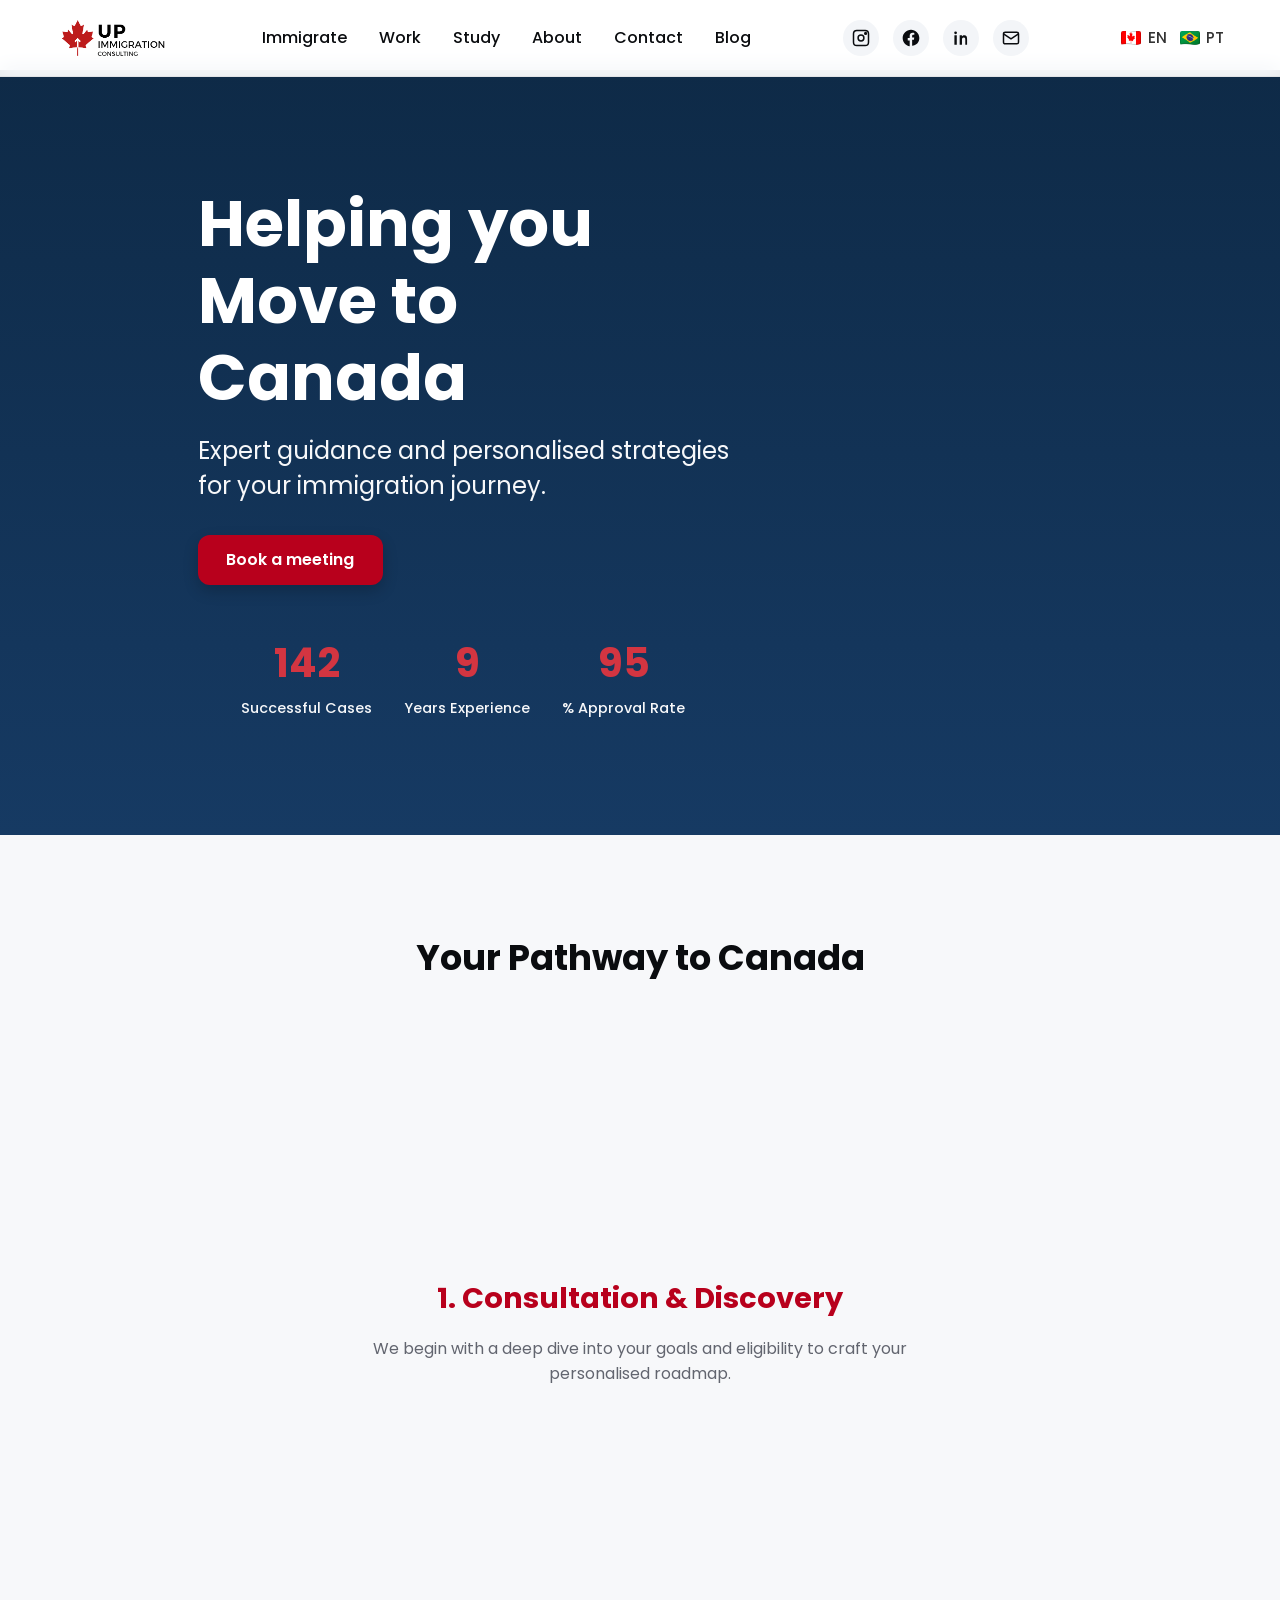
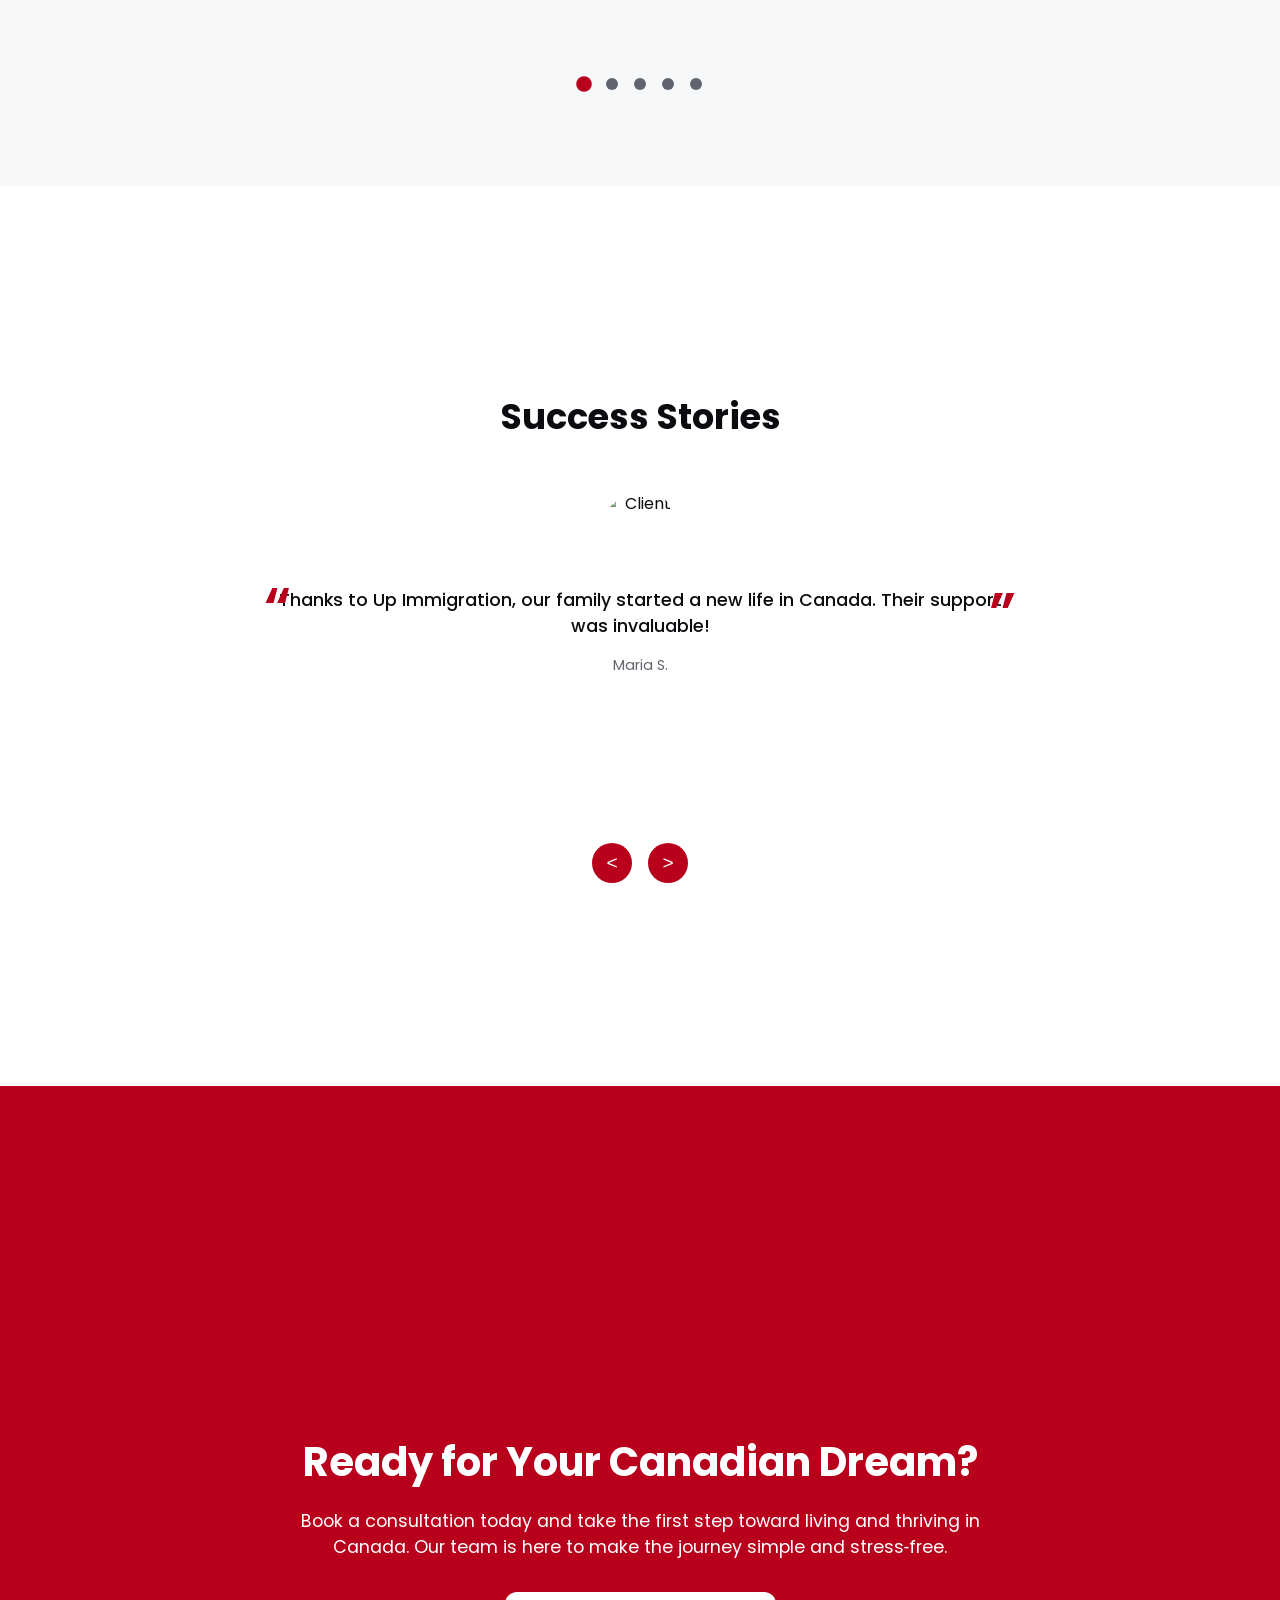
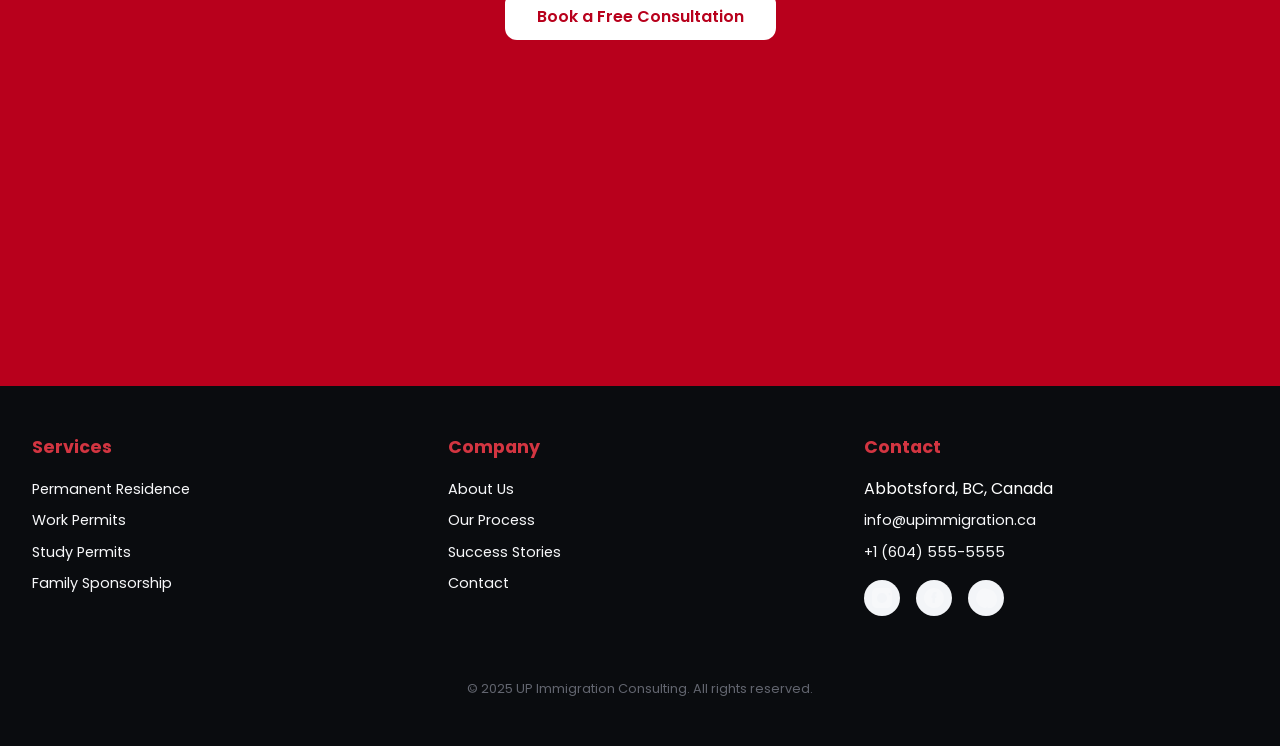
==== Home-new - Copy.html @ 19e60b05 "first commit" ====
<!DOCTYPE html>
<html lang="en">
	<head>
		<meta charset="UTF-8" />
		<meta name="viewport" content="width=device-width, initial-scale=1.0" />
		<link rel="stylesheet" href="style2.css" />
		<title>Up Immigration – Your New Life in Canada Starts Here</title>
		<!-- Use limited weights for performance -->
		<link
			href="https://fonts.googleapis.com/css2?family=Poppins:wght@400;600;700&display=swap"
			rel="stylesheet" />
	</head>
	<body>
		<header>
			<div class="nav-container">
				<!-- LEFT: logo (keep your SVG or swap to <img>) -->
				<a class="logo" href="/">
					<img
						src="Up_Immigration_Consulting_LOGO-removebg-preview+(1).webp"
						alt="UP Immigration Consulting"
						width="190"
						height="auto" />
				</a>

				<!-- CENTER: main menu -->
				<nav class="main-nav" aria-label="Primary">
					<ul>
						<li><a href="/immigrate">Immigrate</a></li>
						<li><a href="/work">Work</a></li>
						<li><a href="/study">Study</a></li>
						<li><a href="/about">About</a></li>
						<li><a href="/contact">Contact</a></li>
						<li><a href="/blog">Blog</a></li>
					</ul>
				</nav>

				<div class="social">
					<a
						href="https://www.instagram.com/upimmigration/"
						aria-label="Instagram">
						<!-- IG outline -->
						<svg
							viewBox="0 0 24 24"
							width="18"
							height="18"
							fill="none"
							stroke="currentColor"
							stroke-width="1.8">
							<rect x="3" y="3" width="18" height="18" rx="4"></rect>
							<circle cx="12" cy="12" r="3.5"></circle>
							<circle cx="17.5" cy="6.5" r="1"></circle>
						</svg>
					</a>
					<a href="https://facebook.com/upimmigration" aria-label="Facebook">
						<svg viewBox="0 0 24 24" width="18" height="18" fill="currentColor">
							<path
								d="M22 12.06C22 6.5 17.52 2 12 2S2 6.5 2 12.06c0 5 3.66 9.14 8.44 9.94v-7.03H8.08v-2.9h2.36V9.41c0-2.33 1.38-3.62 3.52-3.62.99 0 2.02.18 2.02.18v2.23h-1.14c-1.12 0-1.47.7-1.47 1.42v1.7h2.51l-.4 2.9h-2.11v7.03C18.34 21.2 22 17.06 22 12.06z" />
						</svg>
					</a>
					<a
						href="https://www.linkedin.com/company/up-immigration-consulting"
						aria-label="LinkedIn">
						<svg viewBox="0 0 24 24" width="18" height="18" fill="currentColor">
							<path
								d="M6.94 8.73H4.09V20h2.85V8.73zM5.5 7.42a1.65 1.65 0 1 0 0-3.3 1.65 1.65 0 0 0 0 3.3zM20 20h-2.84v-5.59c0-1.33-.02-3.02-1.84-3.02-1.84 0-2.16 1.46-2.16 2.96V20H10.4V8.73h2.73v1.54h.04c.38-.73 1.31-1.5 2.7-1.5 2.89 0 3.42 1.9 3.42 4.37V20z" />
						</svg>
					</a>
					<a href="mailto:info@upimmigration.ca" aria-label="Email">
						<svg
							viewBox="0 0 24 24"
							width="18"
							height="18"
							fill="none"
							stroke="currentColor"
							stroke-width="1.8">
							<rect x="3" y="5" width="18" height="14" rx="2"></rect>
							<path d="M3 7l9 6 9-6"></path>
						</svg>
					</a>
				</div>
				<div class="lang-switcher">
					<a href="/en/">
						<img src="ca-flag.png" alt="English" class="flag" /> EN
					</a>
					<a href="/pt/">
						<img src="br-flag.png" alt="Português" class="flag" /> PT
					</a>
				</div>
			</div>
		</header>

		<main>
			<!-- Hero Test -->
			<section id="hero">
				<div class="background"></div>
				<div class="hero-content">
					<div class="left">
						<h1>
							Helping you<br />
							<span id="typed-word">Achieve your goals </span><br />
							Canada
						</h1>
						<p class="lead">
							Expert guidance and personalised strategies for your immigration
							journey.
						</p>
						<a
							class="cta-btn"
							href="https://app.acuityscheduling.com/schedule.php?owner=21824899"
							>Book a meeting</a
						>
						<div class="badges">
							<div class="badge">
								<span class="count" data-target="150">0</span>
								<p>Successful Cases</p>
							</div>
							<div class="badge">
								<span class="count" data-target="10">0</span>
								<p>Years Experience</p>
							</div>
							<div class="badge">
								<span class="count" data-target="100">0</span>
								<p>% Approval Rate</p>
							</div>
						</div>
					</div>
					<div class="right">
						<img
							class="hero-image"
							src="C:\Users\Caio Acer\Downloads\Untitled design.png"
							alt="" />
					</div>
				</div>
			</section>

			<!-- Process Section -->
			<section id="process">
				<h2>Your Pathway to Canada</h2>
				<div class="process-wrapper" id="process-wrapper">
					<div class="process-step" data-index="0">
						<h3>1. Consultation & Discovery</h3>
						<p>
							We begin with a deep dive into your goals and eligibility to craft
							your personalised roadmap.
						</p>
					</div>
					<div class="process-step" data-index="1">
						<h3>2. Strategy & Documents</h3>
						<p>
							We outline the best pathway and prepare a complete document
							checklist tailored to your case.
						</p>
					</div>
					<div class="process-step" data-index="2">
						<h3>3. Application Filing</h3>
						<p>
							Our team prepares, reviews and submits your application, ensuring
							accuracy and completeness.
						</p>
					</div>
					<div class="process-step" data-index="3">
						<h3>4. Monitoring & Updates</h3>
						<p>
							We monitor your application status, liaise with authorities and
							keep you informed.
						</p>
					</div>
					<div class="process-step" data-index="4">
						<h3>5. Welcome to Canada</h3>
						<p>
							After approval, we assist with landing services and next steps for
							settling in Canada.
						</p>
					</div>
				</div>
				<div class="process-indicator" id="process-indicator">
					<span></span>
					<span></span>
					<span></span>
					<span></span>
					<span></span>
				</div>
			</section>
			<!-- Testimonials Section -->
			<section id="testimonials">
				<h2>Success Stories</h2>
				<div class="testimonial-slider">
					<div class="testimonial-track" id="testimonial-track">
						<div class="testimonial">
							<img
								src="https://images.unsplash.com/photo-1529626455594-4ff0802cfb7e?auto=format&fit=crop&w=500&q=60"
								alt="Client" />
							<blockquote>
								Thanks to Up Immigration, our family started a new life in
								Canada. Their support was invaluable!
							</blockquote>
							<cite>Maria S.</cite>
						</div>
						<div class="testimonial">
							<img
								src="https://images.unsplash.com/photo-1494790108377-be9c29b29330?auto=format&fit=crop&w=500&q=60"
								alt="Client" />
							<blockquote>
								Professional, caring and truly committed. They guided me through
								every step of the process.
							</blockquote>
							<cite>Anand R.</cite>
						</div>
						<div class="testimonial">
							<img
								src="https://images.unsplash.com/photo-1535713875002-d1d0cf377fde?auto=format&fit=crop&w=500&q=60"
								alt="Client" />
							<blockquote>
								I couldn’t have done it without them. Now I’m thriving in Canada
								thanks to their expertise.
							</blockquote>
							<cite>Sarah L.</cite>
						</div>
					</div>
				</div>
				<div class="testimonial-controls">
					<button id="prevTest">&lt;</button>
					<button id="nextTest">&gt;</button>
				</div>
			</section>
			<!-- Call to Action Section -->
			<section id="cta">
				<h2>Ready for Your Canadian Dream?</h2>
				<p>
					Book a consultation today and take the first step toward living and
					thriving in Canada. Our team is here to make the journey simple and
					stress‑free.
				</p>
				<a
					class="btn-dark"
					href="https://app.acuityscheduling.com/schedule.php?owner=21824899"
					>Book a Free Consultation</a
				>
			</section>
		</main>
		<footer>
			<div class="footer-column">
				<h4>Services</h4>
				<ul>
					<li><a href="#services">Permanent Residence</a></li>
					<li><a href="#services">Work Permits</a></li>
					<li><a href="#services">Study Permits</a></li>
					<li><a href="#services">Family Sponsorship</a></li>
				</ul>
			</div>
			<div class="footer-column">
				<h4>Company</h4>
				<ul>
					<li><a href="#why">About Us</a></li>
					<li><a href="#process">Our Process</a></li>
					<li><a href="#testimonials">Success Stories</a></li>
					<li><a href="#cta">Contact</a></li>
				</ul>
			</div>
			<div class="footer-column">
				<h4>Contact</h4>
				<ul>
					<li>Abbotsford, BC, Canada</li>
					<li>
						<a href="mailto:info@upimmigration.ca">info@upimmigration.ca</a>
					</li>
					<li><a href="tel:+16045555555">+1 (604) 555-5555</a></li>
				</ul>
				<div class="social">
					<a href="https://www.instagram.com/up_immigration"
						><svg viewBox="0 0 24 24">
							<path
								d="M7.5 2H16.5C20.09 2 22 3.91 22 7.5V16.5C22 20.09 20.09 22 16.5 22H7.5C3.91 22 2 20.09 2 16.5V7.5C2 3.91 3.91 2 7.5 2M12 7C9.24 7 7 9.24 7 12S9.24 17 12 17 17 14.76 17 12 14.76 7 12 7M19.54 7C18.95 7 18.46 7.5 18.46 8.08C18.46 8.67 18.95 9.17 19.54 9.17C20.13 9.17 20.62 8.67 20.62 8.08C20.62 7.5 20.13 7 19.54 7Z" /></svg
					></a>
					<a href="https://www.facebook.com/upimmigration"
						><svg viewBox="0 0 24 24">
							<path
								d="M12 2.04C6.5 2.04 2.04 6.5 2.04 12S6.5 21.96 12 21.96 21.96 17.5 21.96 12 17.5 2.04 12 2.04M14.5 12H13.06V17H10.5V12H9.5V9.5H10.5V8.5C10.5 7.12 11.16 5.93 12.82 5.93H14.5V8.43H13.74C13.42 8.43 13.06 8.5 13.06 9.11V9.5H14.5L14.25 12Z" /></svg
					></a>
					<a href="https://wa.me/16045555555"
						><svg viewBox="0 0 24 24">
							<path
								d="M12 2A10 10 0 002 12C2 17.5 6.5 22 12 22C12 22 13.53 20.29 13.68 20.12C13.83 19.95 13.9 19.7 13.83 19.5L12.65 16.15C12.58 15.96 12.53 15.73 12.62 15.54C12.97 14.78 13.19 13.98 13.19 13.19C13.19 11.24 11.75 9.5 9.8 9.5C7.85 9.5 6.41 11.24 6.41 13.19C6.41 14.36 6.97 15.41 7.86 16.09C8 16.19 8.11 16.36 8.11 16.55V16.62L7.56 18.04C7.46 18.29 7.42 18.56 7.5 18.81C7.58 19.05 7.75 19.27 7.98 19.41C8.87 19.99 9.92 20.29 10.99 20.29C11.53 20.29 12.07 20.19 12.58 19.99C12.75 19.92 12.93 19.93 13.09 20.02L14.26 20.71C14.47 20.84 14.75 20.83 14.97 20.68C15.73 20.15 16.37 19.46 16.88 18.67C17.4 17.88 17.76 17 17.95 16.09C17.99 15.88 17.91 15.67 17.76 15.53C17.62 15.39 17.41 15.33 17.21 15.33C16.92 15.33 16.69 15.5 16.63 15.77C16.43 16.62 16.06 17.42 15.55 18.15C15.05 18.88 14.44 19.45 13.76 19.86C13.48 20.01 13.27 20.28 13.21 20.59C13.14 20.9 13.23 21.22 13.45 21.46C13.67 21.7 14.01 21.86 14.4 21.92C18.76 22.61 22.6 18.77 22.97 14.4C23.55 8.56 19.44 3.5 13.6 2.91C13.11 2.87 12.62 2.83 12.12 2.83A10 10 0 0012 2Z" /></svg
					></a>
				</div>
			</div>
			<div class="copyright">
				&copy; 2025 UP Immigration Consulting. All rights reserved.
			</div>
		</footer>
		<script>
			// Typed effect for dynamic word
			const words = ["Dreaming", "Waiting", "Worrying"];
			let wordIndex = 0;
			const dynamicSpan = document.getElementById("dynamic-word");
			function cycleWords() {
				wordIndex = (wordIndex + 1) % words.length;
				dynamicSpan.textContent = words[wordIndex];
			}
			setInterval(cycleWords, 3000);
			// Animated counters
			const counters = document.querySelectorAll(".count");
			const counterObserver = new IntersectionObserver(
				(entries) => {
					entries.forEach((entry) => {
						if (entry.isIntersecting) {
							const counter = entry.target;
							const target = +counter.dataset.target;
							let current = 0;
							const increment = target / 100;
							const update = () => {
								current += increment;
								if (current < target) {
									counter.textContent = Math.floor(current);
									requestAnimationFrame(update);
								} else {
									counter.textContent = target;
								}
							};
							update();
							counterObserver.unobserve(counter);
						}
					});
				},
				{ threshold: 0.2 }
			);
			counters.forEach((counter) => counterObserver.observe(counter));
			// Process indicator highlight
			const processWrapper = document.getElementById("process-wrapper");
			const processIndicator = document.getElementById("process-indicator");
			const indicatorDots = processIndicator.querySelectorAll("span");
			function updateIndicator() {
				const scrollLeft = processWrapper.scrollLeft;
				const width = processWrapper.clientWidth;
				let currentIndex = Math.round(scrollLeft / width);
				indicatorDots.forEach((dot, idx) => {
					if (idx === currentIndex) {
						dot.classList.add("active");
					} else {
						dot.classList.remove("active");
					}
				});
			}
			processWrapper.addEventListener("scroll", updateIndicator);
			updateIndicator();
			// Testimonial slider controls
			const track = document.getElementById("testimonial-track");
			const prevBtn = document.getElementById("prevTest");
			const nextBtn = document.getElementById("nextTest");
			let testIndex = 0;
			function showTestimonial(index) {
				const slides = track.children.length;
				if (index < 0) index = slides - 1;
				if (index >= slides) index = 0;
				track.style.transform = "translateX(-" + index * 100 + "%)";
				testIndex = index;
			}
			prevBtn.addEventListener("click", () => showTestimonial(testIndex - 1));
			nextBtn.addEventListener("click", () => showTestimonial(testIndex + 1));
			// Auto slide every 8 seconds
			setInterval(() => {
				showTestimonial(testIndex + 1);
			}, 8000);

			const btn = document.querySelector(".nav-toggle");
			if (btn) {
				btn.addEventListener("click", () => {
					const open = document.body.classList.toggle("menu-open");
					btn.setAttribute("aria-expanded", open);
				});
			}
			// Fecha ao clicar em qualquer link do menu
			document.querySelectorAll(".main-nav a").forEach((a) =>
				a.addEventListener("click", () => {
					document.body.classList.remove("menu-open");
					if (btn) btn.setAttribute("aria-expanded", "false");
				})
			);
			// Typewriter effect for hero headline
			const typedSpan = document.getElementById("typed-word");
			if (typedSpan) {
				const words = [
					"Move to",
					"Visit",
					"Study in",
					"Stay in",
					"Work in",
					"Immigrate to",
				];
				let wordIndex = 0;
				let letterIndex = 0;
				let typing = true;
				function typeLoop() {
					const currentWord = words[wordIndex];
					if (typing) {
						if (letterIndex <= currentWord.length) {
							typedSpan.textContent = currentWord.substring(0, letterIndex);
							letterIndex++;
							setTimeout(typeLoop, 120);
						} else {
							typing = false;
							setTimeout(typeLoop, 1600);
						}
					} else {
						if (letterIndex >= 0) {
							typedSpan.textContent = currentWord.substring(0, letterIndex);
							letterIndex--;
							setTimeout(typeLoop, 60);
						} else {
							typing = true;
							wordIndex = (wordIndex + 1) % words.length;
							setTimeout(typeLoop, 200);
						}
					}
				}
				typeLoop();
			}
		</script>
	</body>
</html>
---- style2.css ----
:root {
	--brand: #b8001c;
	--brand-light: #d33541;
	--dark: #0a0c0f;
	--light: #ffffff;
	--gray: #f7f8fa;
	--muted: #62656f;
	--radius: 12px;
}
*,
*::before,
*::after {
	box-sizing: border-box;
	margin: 0;
	padding: 0;
}
body {
	font-family: "Poppins", sans-serif;
	color: var(--dark);
	background-color: var(--light);
	overflow-x: hidden;
	scroll-behavior: smooth;
}
a {
	color: inherit;
	text-decoration: none;
}
header {
	position: fixed;
	top: 0;
	left: 0;
	width: 100%;
	z-index: 99;
	background: rgba(255, 255, 255, 0.9);
	backdrop-filter: saturate(180%) blur(10px);
	border-bottom: 1px solid rgba(0, 0, 0, 0.05);
}
.nav-container {
	max-width: 95%;
	margin: 0 auto;
	display: flex;
	justify-content: space-between;
	align-items: center;
	padding: 0.8rem 1.5rem; /* mais espaçamento lateral */
}

.logo img {
	max-height: 50px; /* controla tamanho do logo */
	width: auto;
	display: block;
}

nav ul {
	list-style: none;
	display: flex;
	gap: 2rem; /* mais espaçamento entre itens */
	align-items: center;
	margin: 0;
	padding: 0;
}

nav li {
	font-size: 1rem;
	font-weight: 500;
	line-height: 1; /* garante alinhamento */
}

nav li a {
	text-decoration: none;
	color: inherit;
	padding: 0.25rem 0; /* cria baseline consistente */
	transition: color 0.2s ease;
}

nav li a:hover {
	color: var(--brand);
}

nav li.cta a {
	padding: 0.6rem 1.2rem;
	background: var(--brand);
	color: var(--light);
	border-radius: var(--radius);
	font-weight: 600;
	box-shadow: 0 4px 10px rgba(0, 0, 0, 0.1);
	transition: transform 0.2s, box-shadow 0.2s;
}

nav li.cta a:hover {
	transform: translateY(-2px);
	box-shadow: 0 6px 14px rgba(0, 0, 0, 0.2);
	background: var(--brand-light);
}

main {
	margin-top: 70px; /* offset for fixed header */
	scroll-snap-type: y mandatory;
}
section {
	min-height: 100vh;
	width: 100%;
	scroll-snap-align: start;
	display: flex;
	flex-direction: column;
	justify-content: center;
	align-items: center;
	padding: 4rem 1rem;
}
/* Hero Section */
#hero {
	position: relative;
	overflow: hidden;
	color: var(--light);
	/* background: linear-gradient(to bottom right, var(--brand), #45040c); Red */
	background: linear-gradient(180deg, #0e2a47 0%, #163a63 100%);
}
#hero .background {
	position: absolute;
	top: 0;
	left: 0;
	width: 100%;
	height: 100%;
	background-image: url("https://images.unsplash.com/photo-1519681393784-d120267933ba?auto=format&fit=crop&w=1950&q=80");
	background-size: cover;
	background-position: center;
	filter: brightness(0.4);
	animation: zoom 40s ease-in-out infinite alternate;
	z-index: -2;
}
@keyframes zoom {
	0% {
		transform: scale(1);
	}
	100% {
		transform: scale(1.2);
	}
}

@keyframes float {
	0% {
		transform: translateY(0) translateX(0) rotate(0deg);
	}
	50% {
		transform: translateY(-50vh) translateX(20vw) rotate(180deg);
	}
	100% {
		transform: translateY(0) translateX(0) rotate(360deg);
	}
}
#hero {
	position: relative;
	color: var(--light);
	display: flex;
	align-items: center;
	justify-content: center;
	min-height: 85vh;
	padding: 0 100px;
}
#hero .hero-left {
	width: 63%;
	background: linear-gradient(to bottom right, var(--brand), #45040c);
	background: pink;
	padding: 4rem 2rem;
	display: flex;
	flex-direction: column;
	justify-content: center;
}

#hero .hero-right {
	width: 40%;
	background-image: url("https://images.unsplash.com/photo-1519681393784-d120267933ba?auto=format&fit=crop&w=1950&q=80");
	background-size: cover;
	background-position: center;
}

#hero h1 {
	font-size: clamp(2.5rem, 6vw, 4rem);
	font-weight: 700;
	margin-bottom: 1rem;
	line-height: 1.2;
}

#hero h1 span.dynamic-word {
	color: var(--brand-light);
}

#hero p.lead {
	font-size: clamp(1rem, 2.5vw, 1.5rem);
	margin-bottom: 2rem;
	color: var(--gray);
}

#hero .cta-btn {
	display: inline-block;
	padding: 0.8rem 1.8rem;
	font-size: 1rem;
	font-weight: 600;
	background: var(--brand);
	color: var(--light);
	border-radius: var(--radius);
	box-shadow: 0 6px 15px rgba(0, 0, 0, 0.2);
	transition: transform 0.2s, box-shadow 0.2s;
}

#hero .cta-btn:hover {
	transform: translateY(-3px);
	box-shadow: 0 8px 18px rgba(0, 0, 0, 0.3);
	background: var(--brand-light);
}

#hero .badges {
	display: flex;
	gap: 2rem;
	margin-top: 3rem;
}

.badge {
	text-align: center;
}

.badge .count {
	font-size: 2.5rem;
	font-weight: 700;
	color: var(--brand-light);
}

@media (max-width: 900px) {
	#hero {
		flex-direction: column;
	}
	#hero .hero-left,
	#hero .hero-right {
		width: 100%;
		min-height: 50vh;
	}
}

#hero .hero-content {
	display: flex;
}
.hero-image {
	max-width: 700px;
	position: absolute;
	right: 70px;
	bottom: 0;
	height: 100%;
	width: auto; /* mantém proporção */
	max-width: none; /* evita encolher por max-width padrão */
	object-fit: contain; /* segurança caso troque para 'width:100%' em algum breakpoint */
	pointer-events: none; /* não intercepta cliques */
}
#hero .left {
	width: 60%;
	align-items: center;
	/* padding: 4rem 2rem; */
	padding-left: 0px;
}
#hero h1 {
	font-size: clamp(2.5rem, 6vw, 4rem);
	font-weight: 700;
	margin-bottom: 1rem;
	line-height: 1.2;
}
#hero h1 span.dynamic-word {
	color: var(--brand-light);
}
#hero p.lead {
	font-size: clamp(1rem, 2.5vw, 1.5rem);
	margin-bottom: 2rem;
	color: var(--gray);
}
#hero .cta-btn {
	display: inline-block;
	padding: 0.8rem 1.8rem;
	font-size: 1rem;
	font-weight: 600;
	background: var(--brand);
	color: var(--light);
	border-radius: var(--radius);
	box-shadow: 0 6px 15px rgba(0, 0, 0, 0.2);
	transition: transform 0.2s, box-shadow 0.2s;
}
#hero .cta-btn:hover {
	transform: translateY(-3px);
	box-shadow: 0 8px 18px rgba(0, 0, 0, 0.3);
	background: var(--brand-light);
}
#hero .badges {
	display: flex;
	justify-content: center;
	align-items: center;
	flex-wrap: wrap;
	gap: 2rem;
	margin-top: 3rem;
}
.badge {
	text-align: center;
	color: var(--light);
}
.badge .count {
	font-size: 2.5rem;
	font-weight: 700;
	display: block;
	margin-bottom: 0.3rem;
	color: var(--brand-light);
}
.badge p {
	font-size: 0.9rem;
	font-weight: 500;
	margin: 0;
	color: var(--gray);
}
/* Why Section */
#why {
	background: var(--gray);
	padding-top: 6rem;
	padding-bottom: 6rem;
}
#why h2 {
	font-size: 2.2rem;
	margin-bottom: 3rem;
	text-align: center;
}
.why-cards {
	display: flex;
	flex-wrap: wrap;
	gap: 2rem;
	justify-content: center;
}
.why-card {
	background: var(--light);
	border-radius: var(--radius);
	box-shadow: 0 4px 10px rgba(0, 0, 0, 0.05);
	width: 280px;
	padding: 2rem;
	text-align: center;
	transition: transform 0.3s, box-shadow 0.3s;
}
.why-card:hover {
	transform: translateY(-6px);
	box-shadow: 0 8px 18px rgba(0, 0, 0, 0.1);
}
.why-card svg {
	width: 48px;
	height: 48px;
	margin-bottom: 1rem;
	fill: var(--brand);
}
.why-card h3 {
	font-size: 1.3rem;
	margin-bottom: 0.5rem;
}
.why-card p {
	font-size: 0.9rem;
	color: var(--muted);
}
/* Services Section */
#services {
	background: var(--light);
	padding-top: 6rem;
	padding-bottom: 6rem;
}
#services h2 {
	font-size: 2.2rem;
	margin-bottom: 3rem;
	text-align: center;
}
.service-grid {
	display: flex;
	min-width: 1200px;
	gap: 2rem;
	justify-items: center;
}
.service-card {
	perspective: 1000px;
	width: 100%;
	max-width: 300px;
	height: 340px;
}
.service-inner {
	position: relative;
	width: 100%;
	height: 100%;
	transition: transform 0.8s;
	transform-style: preserve-3d;
}
.service-card:hover .service-inner {
	transform: rotateY(180deg);
}
.service-face {
	position: absolute;
	width: 100%;
	height: 100%;
	backface-visibility: hidden;
	border-radius: var(--radius);
	box-shadow: 0 4px 12px rgba(0, 0, 0, 0.1);
	display: flex;
	flex-direction: column;
	justify-content: center;
	align-items: center;
	padding: 1.5rem;
	text-align: center;
	background: var(--light);
}
.service-face.front svg {
	width: 60px;
	height: 60px;
	margin-bottom: 1rem;
	fill: var(--brand);
}
.service-face.front h3 {
	font-size: 1.2rem;
	margin-bottom: 0.6rem;
}
.service-face.front p {
	font-size: 0.9rem;
	color: var(--muted);
}
.service-face.back {
	transform: rotateY(180deg);
	background: var(--brand);
	color: var(--light);
}
.service-face.back h3 {
	font-size: 1.3rem;
	margin-bottom: 1rem;
}
.service-face.back p {
	font-size: 0.9rem;
	margin-bottom: 1.5rem;
}
.service-face.back a {
	display: inline-block;
	padding: 0.5rem 1.2rem;
	background: var(--light);
	color: var(--brand);
	border-radius: var(--radius);
	font-weight: 600;
	transition: background 0.2s, color 0.2s;
}
.service-face.back a:hover {
	background: var(--brand-light);
	color: var(--light);
}
/* Process Section */
#process {
	background: var(--gray);
	padding-top: 6rem;
	padding-bottom: 6rem;
}
#process h2 {
	font-size: 2.2rem;
	margin-bottom: 2rem;
	text-align: center;
}
.process-wrapper {
	position: relative;
	width: 100%;
	overflow-x: auto;
	overflow-y: hidden;
	scroll-snap-type: x mandatory;
	display: flex;
	scroll-behavior: smooth;
}
.process-step {
	scroll-snap-align: center;
	flex: 0 0 100%;
	min-height: 70vh;
	display: flex;
	flex-direction: column;
	justify-content: center;
	align-items: center;
	padding: 2rem;
	position: relative;
}
.process-step h3 {
	font-size: 1.8rem;
	color: var(--brand);
	margin-bottom: 1rem;
}
.process-step p {
	max-width: 600px;
	text-align: center;
	font-size: 1rem;
	color: var(--muted);
}
.process-indicator {
	margin-top: 2rem;
	display: flex;
	justify-content: center;
	gap: 1rem;
}
.process-indicator span {
	width: 12px;
	height: 12px;
	border-radius: 50%;
	background: var(--muted);
	transition: background 0.3s, transform 0.3s;
}
.process-indicator span.active {
	background: var(--brand);
	transform: scale(1.3);
}
/* Testimonials Section */
#testimonials {
	background: var(--light);
	padding-top: 6rem;
	padding-bottom: 6rem;
}
#testimonials h2 {
	font-size: 2.2rem;
	margin-bottom: 3rem;
	text-align: center;
}
.testimonial-slider {
	overflow: hidden;
	position: relative;
	width: 100%;
	max-width: 800px;
	margin: 0 auto;
	/* ensure the slider reserves height so controls don't overlap following sections */
	min-height: 320px;
}
.testimonial-track {
	display: flex;
	transition: transform 0.6s ease;
}
.testimonial {
	flex: 0 0 100%;
	display: flex;
	flex-direction: column;
	align-items: center;
	text-align: center;
	padding: 0 2rem;
}
.testimonial img {
	width: 80px;
	height: 80px;
	border-radius: 50%;
	object-fit: cover;
	margin-bottom: 1rem;
}
.testimonial blockquote {
	font-size: 1.1rem;
	font-weight: 500;
	margin-bottom: 1rem;
	position: relative;
	color: var(--dark);
}
.testimonial blockquote::before,
.testimonial blockquote::after {
	content: "“";
	font-size: 4rem;
	color: var(--brand);
	position: absolute;
}
.testimonial blockquote::before {
	top: -1.5rem;
	left: -0.5rem;
}
.testimonial blockquote::after {
	content: "”";
	bottom: -1.5rem;
	right: -0.5rem;
}
.testimonial cite {
	font-style: normal;
	font-size: 0.9rem;
	color: var(--muted);
}
.testimonial-controls {
	display: flex;
	justify-content: center;
	gap: 1rem;
	margin-top: 2rem;
}
.testimonial-controls button {
	width: 40px;
	height: 40px;
	border: none;
	border-radius: 50%;
	background: var(--brand);
	color: var(--light);
	font-size: 1.2rem;
	cursor: pointer;
	transition: background 0.3s, transform 0.2s;
}
.testimonial-controls button:hover {
	background: var(--brand-light);
	transform: scale(1.1);
}
/* CTA Section */
#cta {
	background: var(--brand);
	color: var(--light);
	text-align: center;
	padding: 6rem 2rem;
}
#cta h2 {
	font-size: 2.5rem;
	margin-bottom: 1rem;
}
#cta p {
	font-size: 1.1rem;
	margin-bottom: 2rem;
	max-width: 700px;
	margin-left: auto;
	margin-right: auto;
}
#cta a.btn-dark {
	display: inline-block;
	padding: 0.7rem 2rem;
	border-radius: var(--radius);
	background: var(--light);
	color: var(--brand);
	font-weight: 600;
	transition: background 0.2s, color 0.2s;
}
#cta a.btn-dark:hover {
	background: var(--brand-light);
	color: var(--light);
}
/* Footer */
footer {
	background: var(--dark);
	color: var(--light);
	padding: 3rem 2rem;
	display: flex;
	flex-wrap: wrap;
	justify-content: space-between;
	gap: 2rem;
}
footer .footer-column {
	flex: 1 1 220px;
}
footer h4 {
	margin-bottom: 1rem;
	font-size: 1.1rem;
	color: var(--brand-light);
}
footer ul {
	list-style: none;
	padding: 0;
	margin: 0;
}
footer ul li {
	margin-bottom: 0.4rem;
}
footer ul li a {
	font-size: 0.9rem;
	color: var(--gray);
	transition: color 0.2s;
}
footer ul li a:hover {
	color: var(--light);
}
footer .social {
	display: flex;
	gap: 1rem;
	margin-top: 1rem;
}
footer .social a svg {
	width: 24px;
	height: 24px;
	fill: var(--gray);
	transition: fill 0.2s;
}
footer .social a:hover svg {
	fill: var(--brand-light);
}
footer .copyright {
	flex: 1 1 100%;
	text-align: center;
	margin-top: 2rem;
	font-size: 0.8rem;
	color: var(--muted);
}
/* Responsive Adjustments */
@media (max-width: 768px) {
	#hero h1 {
		font-size: 2.2rem;
	}
	.why-card {
		width: 90%;
	}
	.service-grid {
		grid-template-columns: 1fr;
	}
	.service-card {
		max-width: 90%;
	}
	.process-wrapper {
		flex-direction: column;
		overflow-y: auto;
		overflow-x: hidden;
		scroll-snap-type: y mandatory;
	}
	.process-step {
		flex: 0 0 auto;
		min-height: auto;
		padding: 4rem 1rem;
	}
}
/* @media (max-width: 768px) {
				.hero {
					height: auto;
					text-align: center;
					width: 100%;
					justify-content: space-between;
				}

				#hero .left,
				.right {
					width: 100%;
					height: auto;
					padding: 0px;
					margin: 0px;
				}

				.hero-image {
					width: 100%;
					height: auto;
					max-height: 400px;
				}
				#hero .badges {
					display: none;
				}
			} */

/* container dos socials (usa sua classe .social já existente) */
.social {
	display: flex;
	align-items: center;
	gap: 14px;
}

/* botão/bolinha uniforme */
.social a {
	display: inline-flex;
	align-items: center;
	justify-content: center;
	width: 36px;
	height: 36px;
	border-radius: 50%;
	background: #f3f5f8; /* neutro */
	color: var(--dark); /* controla a cor do SVG via currentColor */
	transition: all 0.2s ease;
}

/* garante tamanho idêntico dos ícones */
.social a svg {
	width: 20px;
	height: 20px;
}

/* hover com sua cor de marca */
.social a:hover {
	background: var(--brand);
	color: #fff;
	transform: translateY(-2px);
	box-shadow: 0 4px 10px rgba(0, 0, 0, 0.15);
}

/* Language switcher */
.lang-switcher {
	display: flex;
	gap: 0.8rem;
	align-items: center;
}
.lang-switcher a {
	display: flex;
	align-items: center;
	font-size: 0.95rem;
	font-weight: 500;
	color: #333;
}
.lang-switcher a img.flag {
	width: 20px;
	height: 14px;
	margin-right: 0.4rem;
	border-radius: 2px;
	object-fit: cover;
}

@media (max-width: 768px) {
	/* o container do hero */
	#hero {
		min-height: auto;
		padding: 60px 20px 0;
	}

	/* linha vira coluna */
	#hero .hero-content {
		display: flex;
		flex-direction: column;
		align-items: center;
		gap: 24px;
	}

	/* coluna direita (imagem) */
	#hero .right {
		width: 100%;
		display: flex;
		justify-content: center;
	}

	/* a imagem deixa de ser absolute e não sobrepõe o texto */
	.hero-image {
		position: static; /* <- chave para separar */
		right: auto;
		bottom: auto;
		width: min(420px, 90vw); /* tamanho bom no mobile */
		height: auto;
		max-height: none;
		object-fit: contain;
	}

	/* opcional: esconder as badges no mobile */
	#hero .badges {
		display: none;
	}
}
/* altura do header para posicionar o overlay do menu */
:root {
	--header-h: 70px;
}

/* Botão hambúrguer */
.nav-toggle {
	display: none; /* desktop some */
	width: 44px;
	height: 44px;
	padding: 0;
	border: 0;
	background: transparent;
	align-items: center;
	justify-content: center;
	gap: 5px;
	flex-direction: column;
	cursor: pointer;
}
.nav-toggle span {
	display: block;
	width: 22px;
	height: 2px;
	background: #222;
	border-radius: 2px;
	transition: 0.2s;
}

/* Barra badges */
/* === Trust bar (logo abaixo do hero) === */
.trust-badges {
	display: flex;
	flex-wrap: wrap;
	justify-content: center;
	gap: 1.5rem;
	margin-top: -2rem;
	padding: 1rem 2rem;
	background: var(--light);
	box-shadow: 0 2px 8px rgba(0, 0, 0, 0.05);
	border-radius: var(--radius);
	position: relative;
	z-index: 10;
}
.trust-badge {
	display: flex;
	align-items: center;
	gap: 0.6rem;
	font-size: 0.9rem;
	color: var(--dark);
}
.trust-badge svg {
	width: 20px;
	height: 20px;
	fill: var(--brand);
}

/* === Our Services === */
.services {
	padding: 4rem 1rem;
	background: var(--gray);
}
.services h2 {
	text-align: center;
	margin-bottom: 2rem;
	font-size: 2rem;
}
.service-grid {
	display: grid;
	grid-template-columns: repeat(auto-fit, minmax(260px, 1fr));
	gap: 1.5rem;
	max-width: 1200px;
	margin: 0 auto;
}
.service-card {
	background: var(--light);
	border-radius: var(--radius);
	overflow: hidden;
	box-shadow: 0 2px 8px rgba(0, 0, 0, 0.05);
	display: flex;
	flex-direction: column;
	transition: transform 0.2s;
}
.service-card:hover {
	transform: translateY(-4px);
}
.service-card img {
	width: 100%;
	height: 160px;
	object-fit: cover;
}
.service-card .card-body {
	padding: 1rem;
	flex-grow: 1;
}
.service-card h3 {
	margin: 0 0 0.5rem;
	font-size: 1.2rem;
	color: var(--brand);
}
.service-card p {
	margin: 0;
	color: var(--muted);
	font-size: 0.9rem;
}
.service-card .card-body a {
	display: inline-block;
	margin-top: 1rem;
	font-size: 0.9rem;
	color: var(--brand);
	font-weight: 600;
}
.service-card .card-body a:hover {
	text-decoration: underline;
}

/* Barra badges */
/* TRUST STRIP (barra abaixo do hero) */
.trust-strip {
	background: #fff;
	border: 1px solid rgba(0, 0, 0, 0.06);
	/* border-radius: 16px; */
	box-shadow: 0 8px 24px rgba(0, 0, 0, 0.06);
	max-width: 100%;
	margin: -32px auto 48px; /* “encosta” no hero */
	padding: 14px 8%;
	position: relative;
	z-index: 2;
}
.trust-wrap {
	display: flex;
	align-items: flex-start;
	gap: 10%;
}
.trust-item {
	flex: 1 1 0;
	display: grid;
	grid-template-columns: auto 1fr;
	gap: 12px 14px;
	align-items: start;
	min-width: 0;
	padding-left: 14px;
	position: relative;
}
.trust-item + .trust-item {
	border-left: 1px solid #eee;
}
.trust-item img {
	width: Auto;
	height: 50px;
	display: block;
	object-fit: contain;
	filter: none;
}
.trust-item p {
	margin: 0;
	font-size: 0.96rem;
	line-height: 1.4;
	color: var(--dark);
}
.trust-item p strong {
	font-weight: 700;
}

/* Responsivo */
@media (max-width: 900px) {
	.trust-strip {
		margin: 16px 16px 32px;
		padding: 16px;
	}
	.trust-wrap {
		flex-direction: column;
		gap: 18px;
	}
	.trust-item {
		border-left: 0 !important;
		padding-left: 0;
	}
	.trust-item img {
		width: 40px;
	}
	.trust-item p {
		font-size: 0.95rem;
	}
}
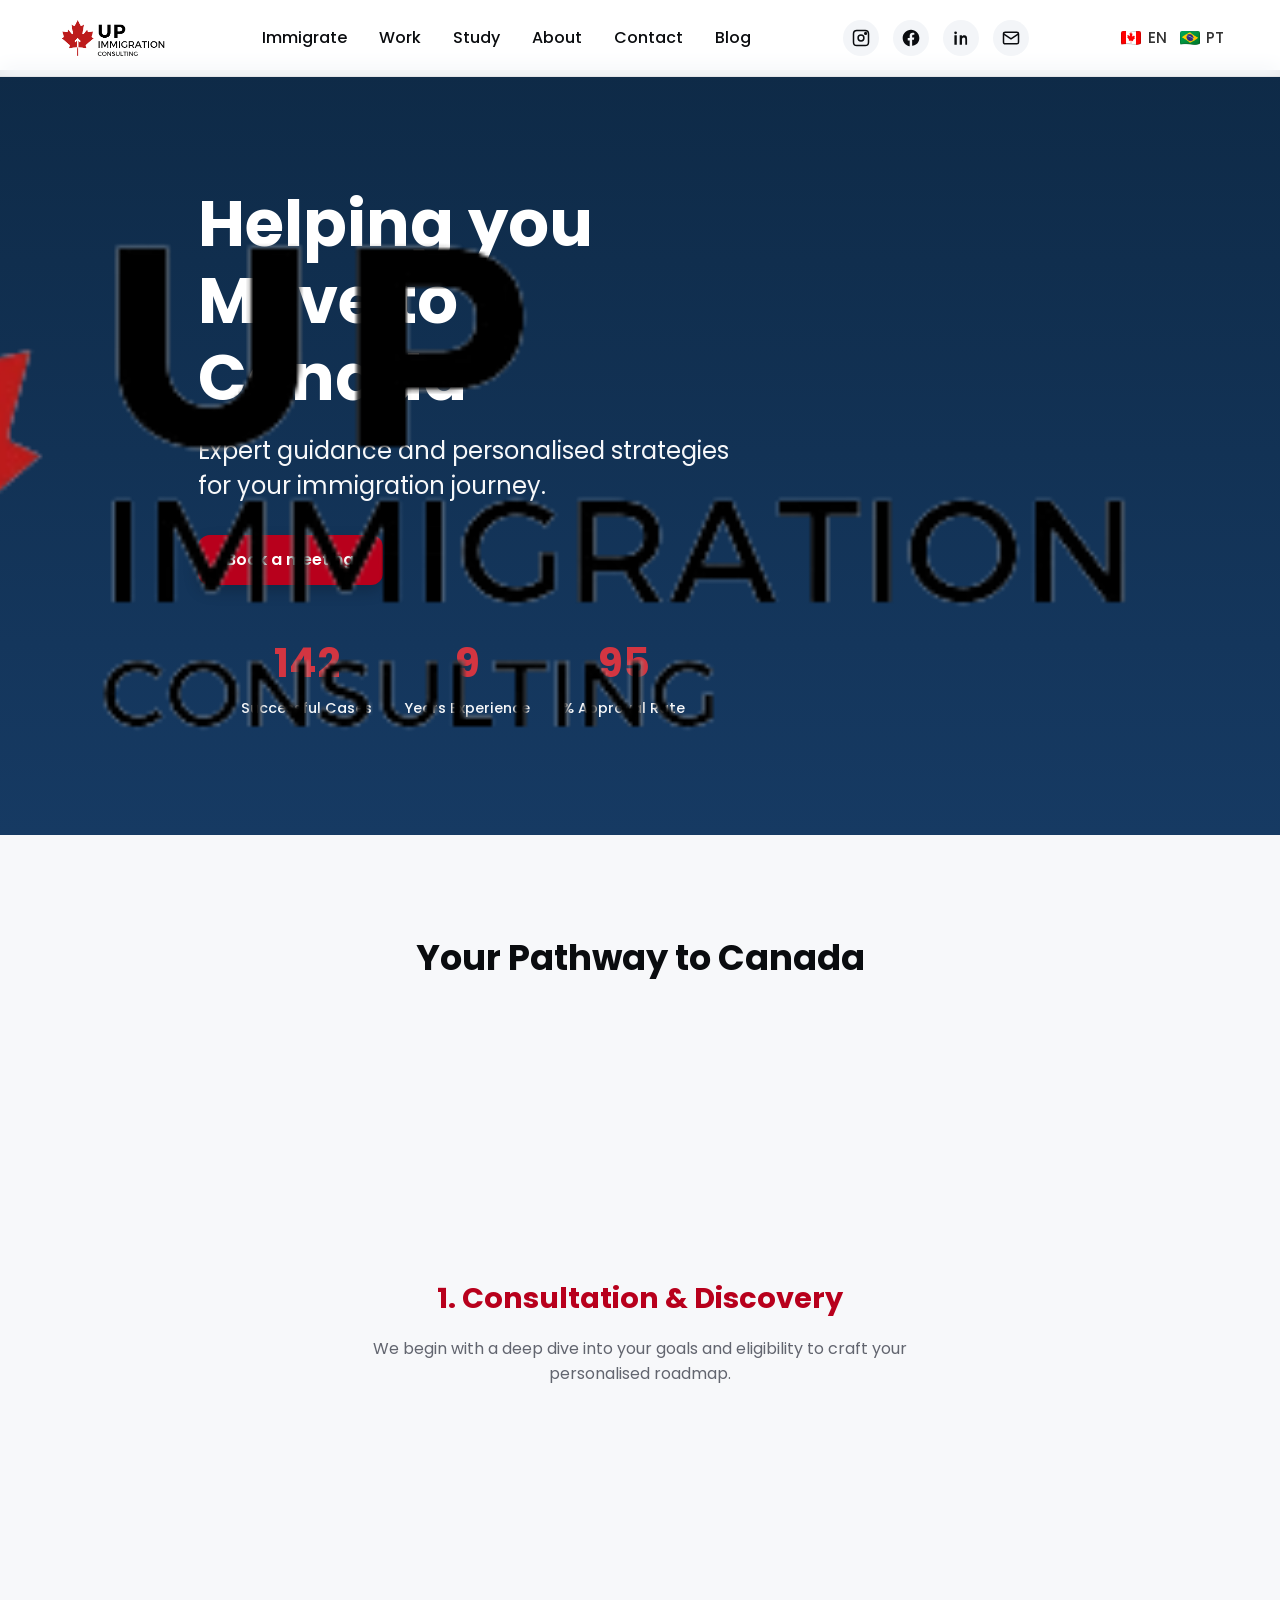
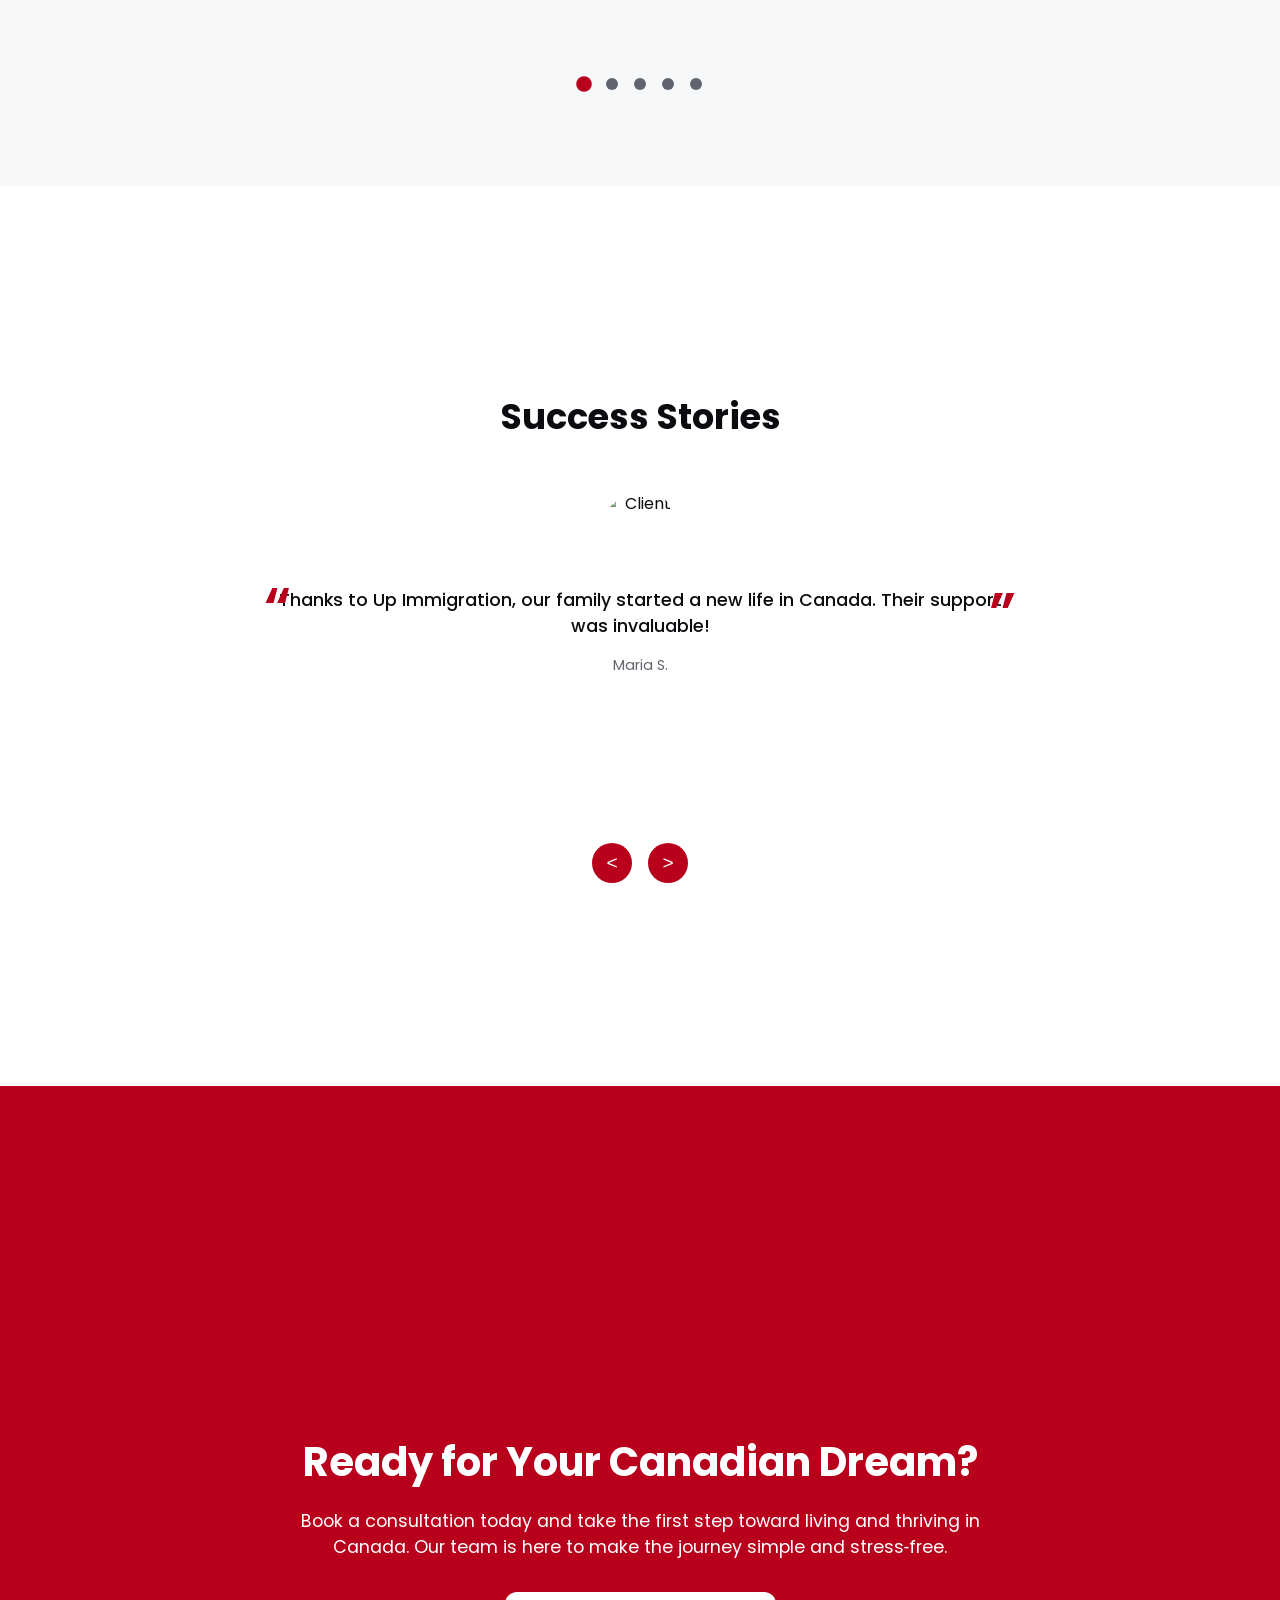
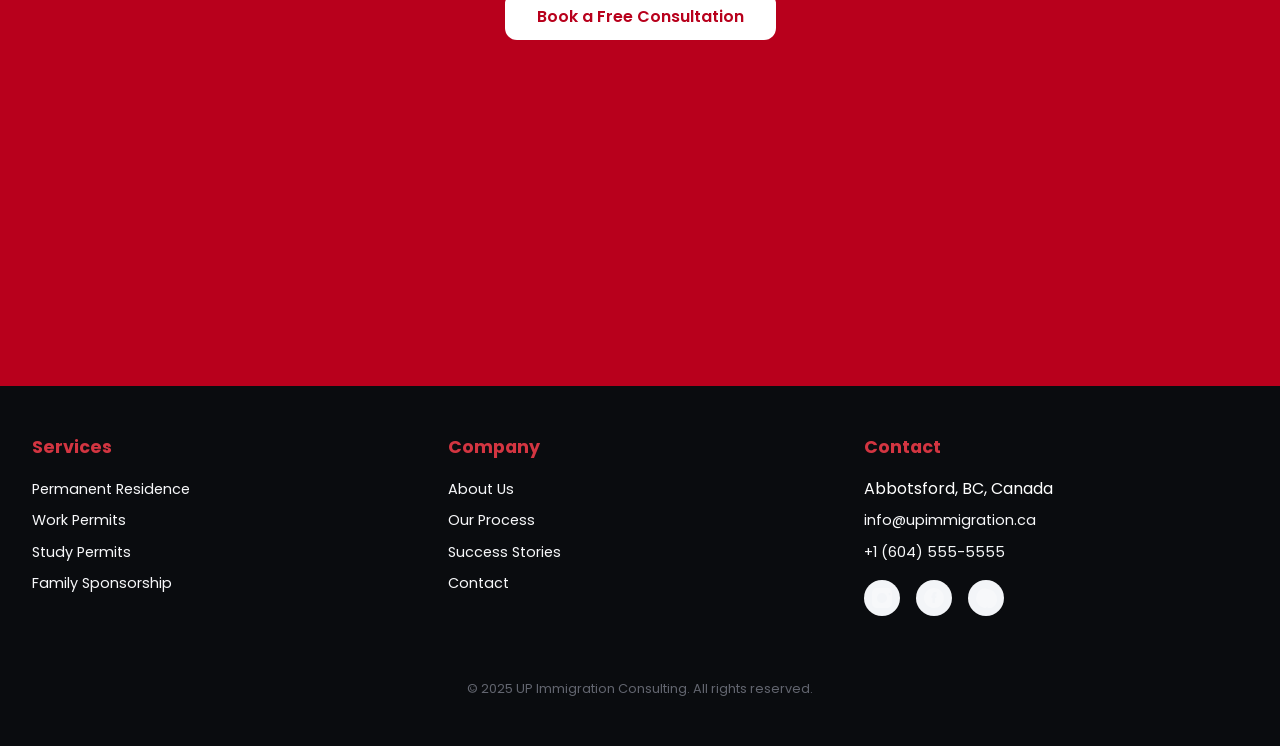
==== commit c0640590: "alteracoes de imagem" ====
--- a/Home-new - Copy.html
+++ b/Home-new - Copy.html
@@ -125,10 +125,7 @@
 						</div>
 					</div>
 					<div class="right">
-						<img
-							class="hero-image"
-							src="C:\Users\Caio Acer\Downloads\Untitled design.png"
-							alt="" />
+						<img class="hero-image" src="larissa-passport.webp" alt="" />
 					</div>
 				</div>
 			</section>
